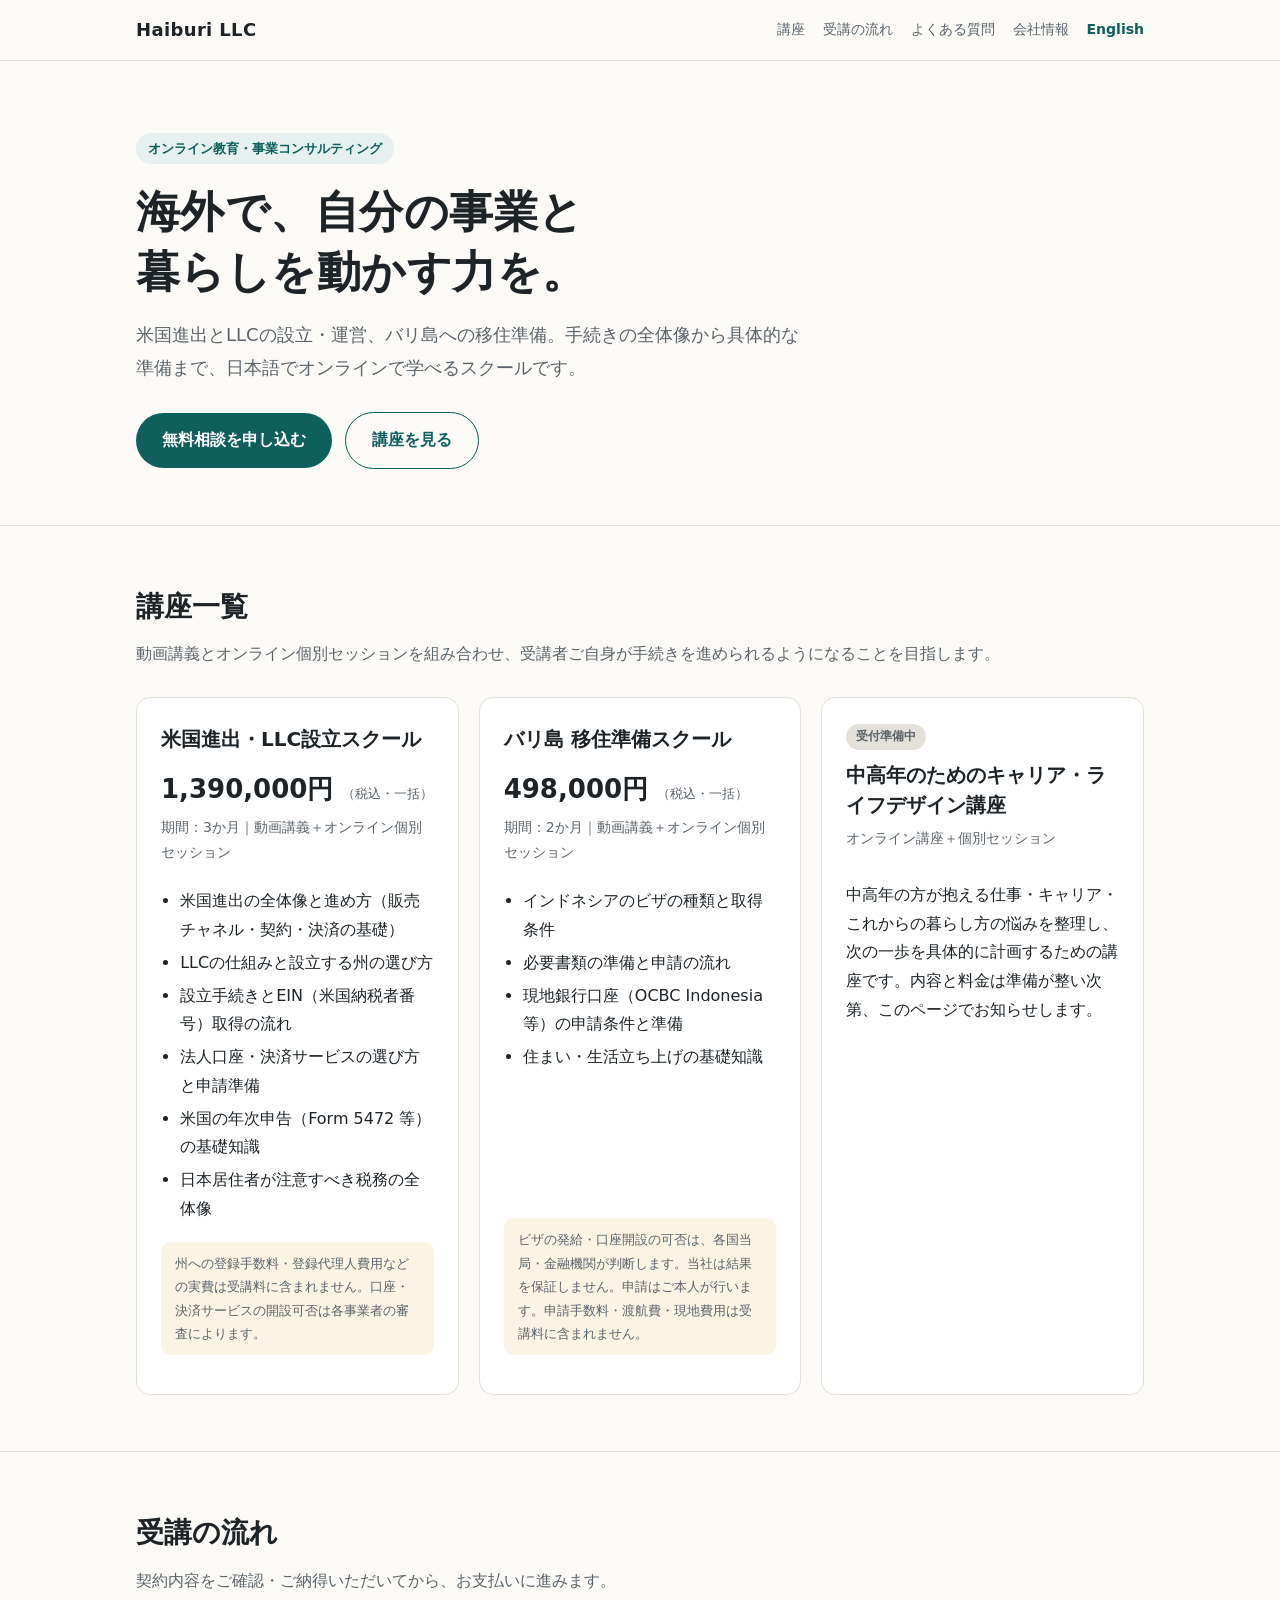
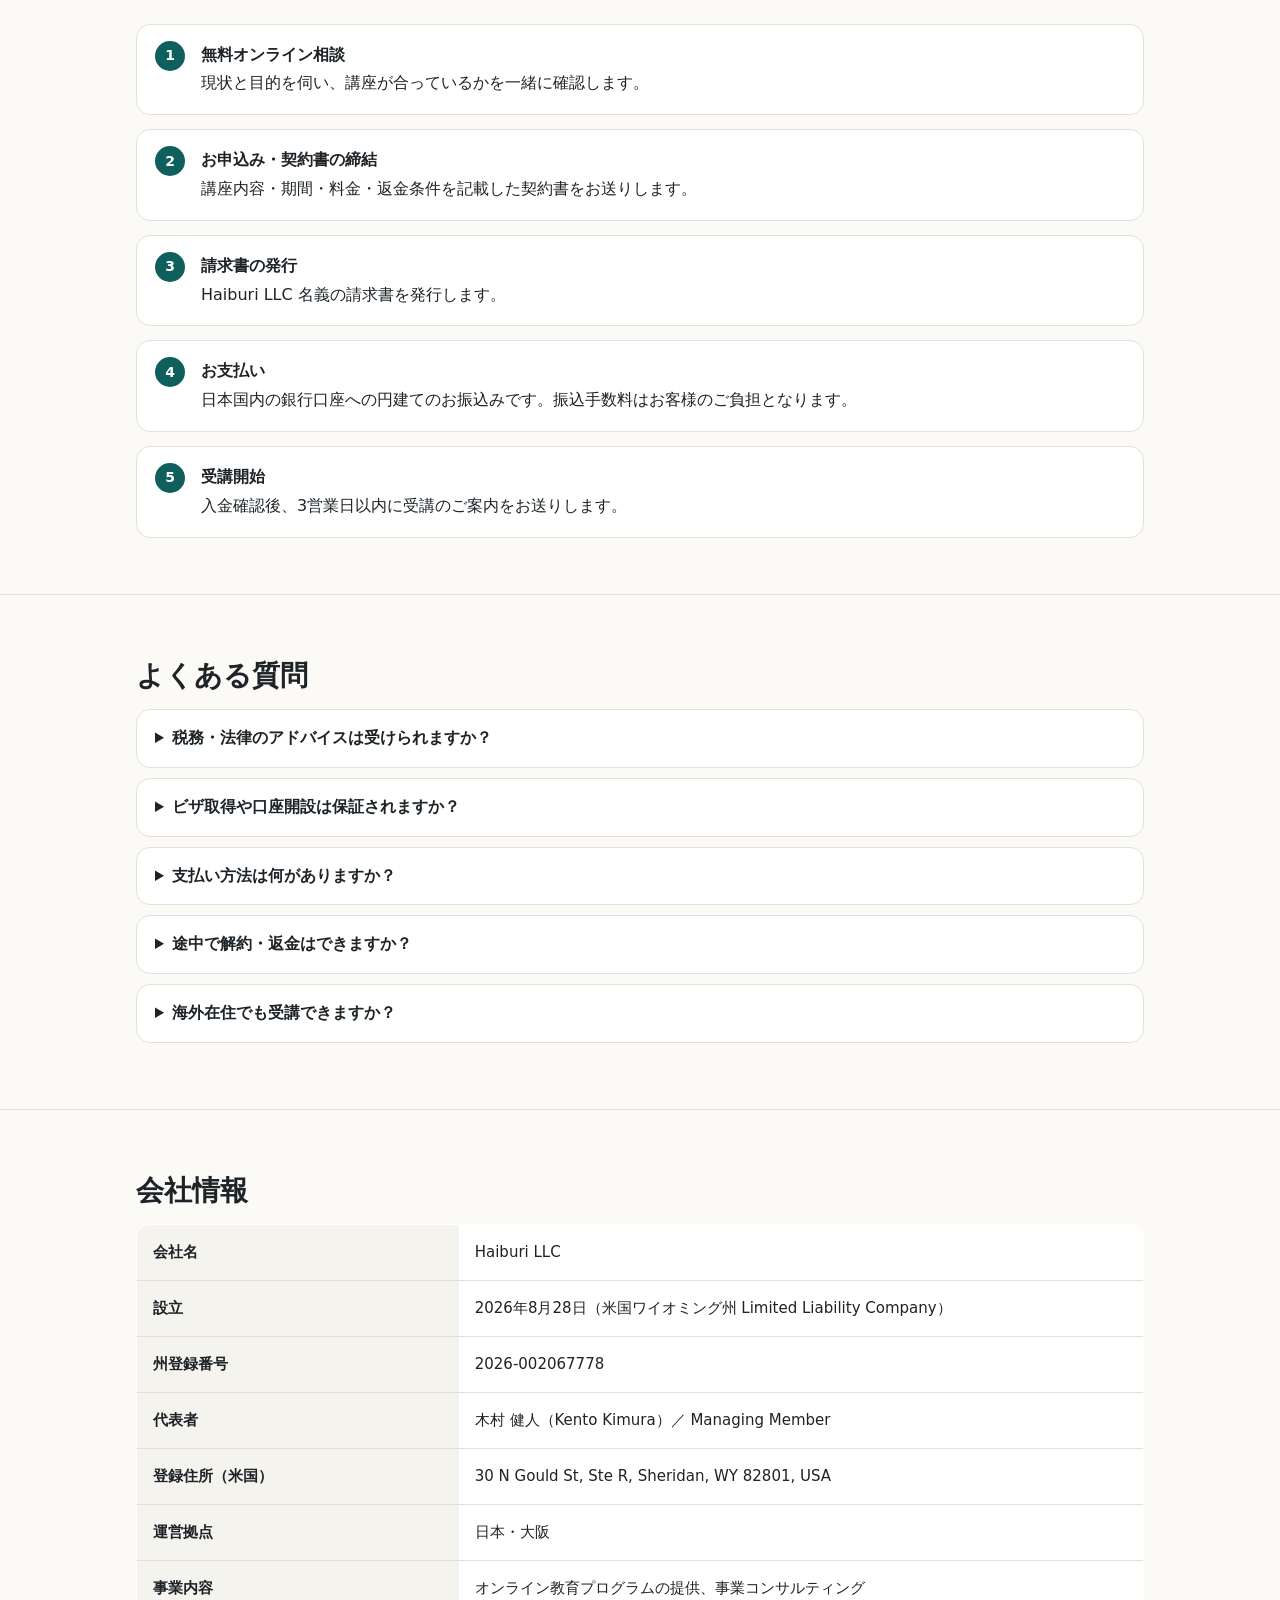
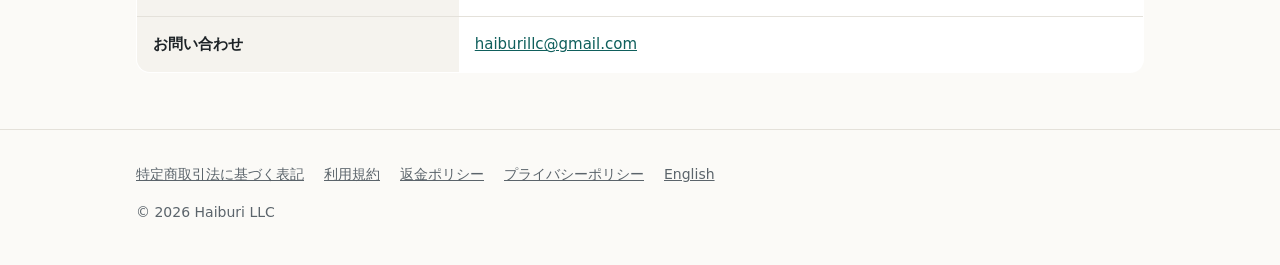
==== site/index.html @ 7ef82b73 "Add Haiburi LLC website with Japanese/English pages and legal notices Static site for bank and payme" ====
<!doctype html>
<html lang="ja">
<head>
  <meta charset="utf-8">
  <meta name="viewport" content="width=device-width, initial-scale=1">
  <title>Haiburi LLC｜米国LLC設立・バリ島移住準備のオンラインスクール</title>
  <meta name="description" content="Haiburi LLCは、米国LLCの設立・運営方法や、バリ島への移住準備（ビザ・現地銀行口座の申請準備）を日本語で学べるオンラインスクールです。">
  <link rel="stylesheet" href="assets/style.css">
</head>
<body>

<header class="site-header">
  <div class="wrap">
    <a class="brand" href="./">Haiburi LLC</a>
    <nav class="nav">
      <a href="#programs">講座</a>
      <a href="#flow">受講の流れ</a>
      <a href="#faq">よくある質問</a>
      <a href="#company">会社情報</a>
      <a class="lang" href="en/">English</a>
    </nav>
  </div>
</header>

<main>
  <div class="hero">
    <div class="wrap">
      <span class="eyebrow">オンライン教育・事業コンサルティング</span>
      <h1>海外で、自分の事業と<br>暮らしを動かす力を。</h1>
      <p class="lead">米国進出とLLCの設立・運営、バリ島への移住準備。手続きの全体像から具体的な準備まで、日本語でオンラインで学べるスクールです。</p>
      <a class="btn" href="mailto:haiburillc@gmail.com?subject=%E7%84%A1%E6%96%99%E7%9B%B8%E8%AB%87%E3%81%AE%E7%94%B3%E8%BE%BC%E3%81%BF">無料相談を申し込む</a>
      <a class="btn ghost" href="#programs">講座を見る</a>
    </div>
  </div>

  <section id="programs">
    <div class="wrap">
      <h2>講座一覧</h2>
      <p class="section-lead">動画講義とオンライン個別セッションを組み合わせ、受講者ご自身が手続きを進められるようになることを目指します。</p>

      <div class="grid">
        <article class="card">
          <h3>米国進出・LLC設立スクール</h3>
          <p class="price">1,390,000円 <small>（税込・一括）</small></p>
          <p class="meta">期間：3か月｜動画講義＋オンライン個別セッション</p>
          <ul>
            <li>米国進出の全体像と進め方（販売チャネル・契約・決済の基礎）</li>
            <li>LLCの仕組みと設立する州の選び方</li>
            <li>設立手続きとEIN（米国納税者番号）取得の流れ</li>
            <li>法人口座・決済サービスの選び方と申請準備</li>
            <li>米国の年次申告（Form 5472 等）の基礎知識</li>
            <li>日本居住者が注意すべき税務の全体像</li>
          </ul>
          <p class="note">州への登録手数料・登録代理人費用などの実費は受講料に含まれません。口座・決済サービスの開設可否は各事業者の審査によります。</p>
        </article>

        <article class="card">
          <h3>バリ島 移住準備スクール</h3>
          <p class="price">498,000円 <small>（税込・一括）</small></p>
          <p class="meta">期間：2か月｜動画講義＋オンライン個別セッション</p>
          <ul>
            <li>インドネシアのビザの種類と取得条件</li>
            <li>必要書類の準備と申請の流れ</li>
            <li>現地銀行口座（OCBC Indonesia 等）の申請条件と準備</li>
            <li>住まい・生活立ち上げの基礎知識</li>
          </ul>
          <p class="note">ビザの発給・口座開設の可否は、各国当局・金融機関が判断します。当社は結果を保証しません。申請はご本人が行います。申請手数料・渡航費・現地費用は受講料に含まれません。</p>
        </article>

        <article class="card">
          <span class="badge">受付準備中</span>
          <h3>中高年のためのキャリア・ライフデザイン講座</h3>
          <p class="meta">オンライン講座＋個別セッション</p>
          <p>中高年の方が抱える仕事・キャリア・これからの暮らし方の悩みを整理し、次の一歩を具体的に計画するための講座です。内容と料金は準備が整い次第、このページでお知らせします。</p>
        </article>
      </div>
    </div>
  </section>

  <section id="flow">
    <div class="wrap">
      <h2>受講の流れ</h2>
      <p class="section-lead">契約内容をご確認・ご納得いただいてから、お支払いに進みます。</p>
      <ol class="steps">
        <li><strong>無料オンライン相談</strong>現状と目的を伺い、講座が合っているかを一緒に確認します。</li>
        <li><strong>お申込み・契約書の締結</strong>講座内容・期間・料金・返金条件を記載した契約書をお送りします。</li>
        <li><strong>請求書の発行</strong>Haiburi LLC 名義の請求書を発行します。</li>
        <li><strong>お支払い</strong>日本国内の銀行口座への円建てのお振込みです。振込手数料はお客様のご負担となります。</li>
        <li><strong>受講開始</strong>入金確認後、3営業日以内に受講のご案内をお送りします。</li>
      </ol>
    </div>
  </section>

  <section id="faq">
    <div class="wrap">
      <h2>よくある質問</h2>
      <details>
        <summary>税務・法律のアドバイスは受けられますか？</summary>
        <p>当スクールは一般的な情報提供と教育を目的としています。個別の税務申告や法律判断が必要な場合は、税理士・弁護士などの専門家へのご相談をおすすめします。</p>
      </details>
      <details>
        <summary>ビザ取得や口座開設は保証されますか？</summary>
        <p>保証はできません。審査・判断は各国の当局や金融機関が行います。当スクールは、条件の理解と申請準備を進めるための知識とサポートを提供します。</p>
      </details>
      <details>
        <summary>支払い方法は何がありますか？</summary>
        <p>日本国内の銀行口座への円建ての銀行振込です。請求書に振込先を記載してお送りします。</p>
      </details>
      <details>
        <summary>途中で解約・返金はできますか？</summary>
        <p>可能です。条件は<a href="refund.html">返金ポリシー</a>をご確認ください。</p>
      </details>
      <details>
        <summary>海外在住でも受講できますか？</summary>
        <p>すべてオンラインで実施するため、どこからでも受講いただけます。講座は日本語で行います。</p>
      </details>
    </div>
  </section>

  <section id="company">
    <div class="wrap">
      <h2>会社情報</h2>
      <div class="table-wrap">
        <table class="info">
          <tr><th>会社名</th><td>Haiburi LLC</td></tr>
          <tr><th>設立</th><td>2026年8月28日（米国ワイオミング州 Limited Liability Company）</td></tr>
          <tr><th>州登録番号</th><td>2026-002067778</td></tr>
          <tr><th>代表者</th><td>木村 健人（Kento Kimura）／ Managing Member</td></tr>
          <tr><th>登録住所（米国）</th><td>30 N Gould St, Ste R, Sheridan, WY 82801, USA</td></tr>
          <tr><th>運営拠点</th><td>日本・大阪</td></tr>
          <tr><th>事業内容</th><td>オンライン教育プログラムの提供、事業コンサルティング</td></tr>
          <tr><th>お問い合わせ</th><td><a href="mailto:haiburillc@gmail.com">haiburillc@gmail.com</a></td></tr>
        </table>
      </div>
    </div>
  </section>
</main>

<footer class="site-footer">
  <div class="wrap">
    <div class="footer-links">
      <a href="tokushoho.html">特定商取引法に基づく表記</a>
      <a href="terms.html">利用規約</a>
      <a href="refund.html">返金ポリシー</a>
      <a href="privacy.html">プライバシーポリシー</a>
      <a href="en/">English</a>
    </div>
    <div>© 2026 Haiburi LLC</div>
  </div>
</footer>

</body>
</html>
---- site/assets/style.css ----
:root {
  --bg: #fbfaf7;
  --surface: #ffffff;
  --ink: #1d2327;
  --muted: #5b646b;
  --line: #e4e1da;
  --accent: #0f5f5c;
  --accent-ink: #ffffff;
  --accent-soft: #e6f0ef;
  --warn-soft: #fbf3e4;
  --radius: 14px;
  --max: 1040px;
}

* { box-sizing: border-box; }

html { scroll-behavior: smooth; }

body {
  margin: 0;
  background: var(--bg);
  color: var(--ink);
  font-family: "Noto Sans JP", "Hiragino Sans", "Hiragino Kaku Gothic ProN", "Yu Gothic", system-ui, -apple-system, "Segoe UI", sans-serif;
  font-size: 16px;
  line-height: 1.8;
  -webkit-font-smoothing: antialiased;
}

a { color: var(--accent); }

img { max-width: 100%; }

.wrap {
  width: 100%;
  max-width: var(--max);
  margin: 0 auto;
  padding: 0 16px;
}

/* Header */
.site-header {
  position: sticky;
  top: 0;
  z-index: 10;
  background: rgba(251, 250, 247, 0.94);
  backdrop-filter: blur(8px);
  border-bottom: 1px solid var(--line);
}

.site-header .wrap {
  display: flex;
  align-items: center;
  justify-content: space-between;
  gap: 16px;
  min-height: 60px;
}

.brand {
  font-weight: 700;
  font-size: 18px;
  letter-spacing: 0.02em;
  color: var(--ink);
  text-decoration: none;
  white-space: nowrap;
}

.nav {
  display: flex;
  gap: 18px;
  flex-wrap: wrap;
  justify-content: flex-end;
  font-size: 14px;
}

.nav a { color: var(--muted); text-decoration: none; }
.nav a:hover { color: var(--ink); }
.nav .lang { color: var(--accent); font-weight: 600; }

@media (max-width: 720px) {
  .nav a:not(.lang) { display: none; }
}

/* Hero */
.hero { padding: 72px 0 56px; }

.eyebrow {
  display: inline-block;
  font-size: 13px;
  font-weight: 600;
  color: var(--accent);
  background: var(--accent-soft);
  padding: 4px 12px;
  border-radius: 999px;
  margin-bottom: 18px;
}

.hero h1 {
  font-size: clamp(28px, 5vw, 44px);
  line-height: 1.35;
  margin: 0 0 18px;
  letter-spacing: 0.01em;
}

.hero p.lead {
  font-size: clamp(16px, 2.2vw, 18px);
  color: var(--muted);
  max-width: 680px;
  margin: 0 0 28px;
}

.btn {
  display: inline-block;
  background: var(--accent);
  color: var(--accent-ink);
  text-decoration: none;
  font-weight: 600;
  padding: 13px 26px;
  border-radius: 999px;
}

.btn:hover { opacity: 0.9; }

.btn.ghost {
  background: transparent;
  color: var(--accent);
  border: 1.5px solid var(--accent);
  margin-left: 8px;
}

@media (max-width: 480px) {
  .btn { display: block; text-align: center; }
  .btn.ghost { margin: 10px 0 0; }
}

/* Sections */
section { padding: 56px 0; border-top: 1px solid var(--line); }

h2 {
  font-size: clamp(22px, 3.4vw, 28px);
  margin: 0 0 8px;
}

.section-lead { color: var(--muted); margin: 0 0 28px; }

.grid {
  display: grid;
  grid-template-columns: repeat(auto-fit, minmax(290px, 1fr));
  gap: 20px;
}

.card {
  background: var(--surface);
  border: 1px solid var(--line);
  border-radius: var(--radius);
  padding: 26px 24px;
  display: flex;
  flex-direction: column;
}

.card h3 { margin: 0 0 6px; font-size: 20px; line-height: 1.5; }

.price {
  font-size: 26px;
  font-weight: 700;
  margin: 6px 0 2px;
}

.price small { font-size: 13px; font-weight: 400; color: var(--muted); }

.meta { font-size: 14px; color: var(--muted); margin: 0 0 14px; }

.card ul { padding-left: 1.2em; margin: 8px 0 14px; }
.card li { margin-bottom: 4px; }

.note {
  font-size: 13px;
  color: var(--muted);
  background: var(--warn-soft);
  border-radius: 10px;
  padding: 10px 14px;
  margin-top: auto;
}

.badge {
  display: inline-block;
  font-size: 12px;
  font-weight: 600;
  background: var(--line);
  color: var(--muted);
  padding: 2px 10px;
  border-radius: 999px;
  margin-bottom: 10px;
  align-self: flex-start;
}

/* Steps */
.steps {
  list-style: none;
  padding: 0;
  margin: 0;
  display: grid;
  gap: 14px;
  counter-reset: step;
}

.steps li {
  counter-increment: step;
  background: var(--surface);
  border: 1px solid var(--line);
  border-radius: var(--radius);
  padding: 16px 18px 16px 64px;
  position: relative;
}

.steps li::before {
  content: counter(step);
  position: absolute;
  left: 18px;
  top: 16px;
  width: 30px;
  height: 30px;
  border-radius: 50%;
  background: var(--accent);
  color: var(--accent-ink);
  font-weight: 700;
  display: grid;
  place-items: center;
  font-size: 14px;
}

.steps strong { display: block; }

/* FAQ */
details {
  background: var(--surface);
  border: 1px solid var(--line);
  border-radius: var(--radius);
  padding: 14px 18px;
  margin-bottom: 10px;
}

summary { cursor: pointer; font-weight: 600; }
details p { margin: 10px 0 0; color: var(--muted); }

/* Tables */
.table-wrap { overflow-x: auto; }

table.info {
  width: 100%;
  border-collapse: collapse;
  background: var(--surface);
  border: 1px solid var(--line);
  border-radius: var(--radius);
  overflow: hidden;
}

table.info th,
table.info td {
  text-align: left;
  vertical-align: top;
  padding: 14px 16px;
  border-bottom: 1px solid var(--line);
  font-size: 15px;
}

table.info th {
  width: 32%;
  background: #f5f3ee;
  font-weight: 600;
}

table.info tr:last-child th,
table.info tr:last-child td { border-bottom: 0; }

@media (max-width: 600px) {
  table.info th, table.info td { display: block; width: 100%; }
  table.info th { border-bottom: 0; padding-bottom: 4px; }
}

/* Legal pages */
.doc { padding: 48px 0 64px; }
.doc h1 { font-size: clamp(24px, 4vw, 32px); margin: 0 0 6px; }
.doc .updated { color: var(--muted); font-size: 14px; margin: 0 0 32px; }
.doc h2 { font-size: 20px; margin: 32px 0 8px; }
.doc h3 { font-size: 17px; margin: 22px 0 6px; }
.doc ol, .doc ul { padding-left: 1.4em; }
.doc hr { border: 0; border-top: 1px solid var(--line); margin: 48px 0; }

/* Footer */
.site-footer {
  border-top: 1px solid var(--line);
  padding: 32px 0 40px;
  font-size: 14px;
  color: var(--muted);
}

.footer-links {
  display: flex;
  flex-wrap: wrap;
  gap: 8px 20px;
  margin-bottom: 12px;
}

.footer-links a { color: var(--muted); }
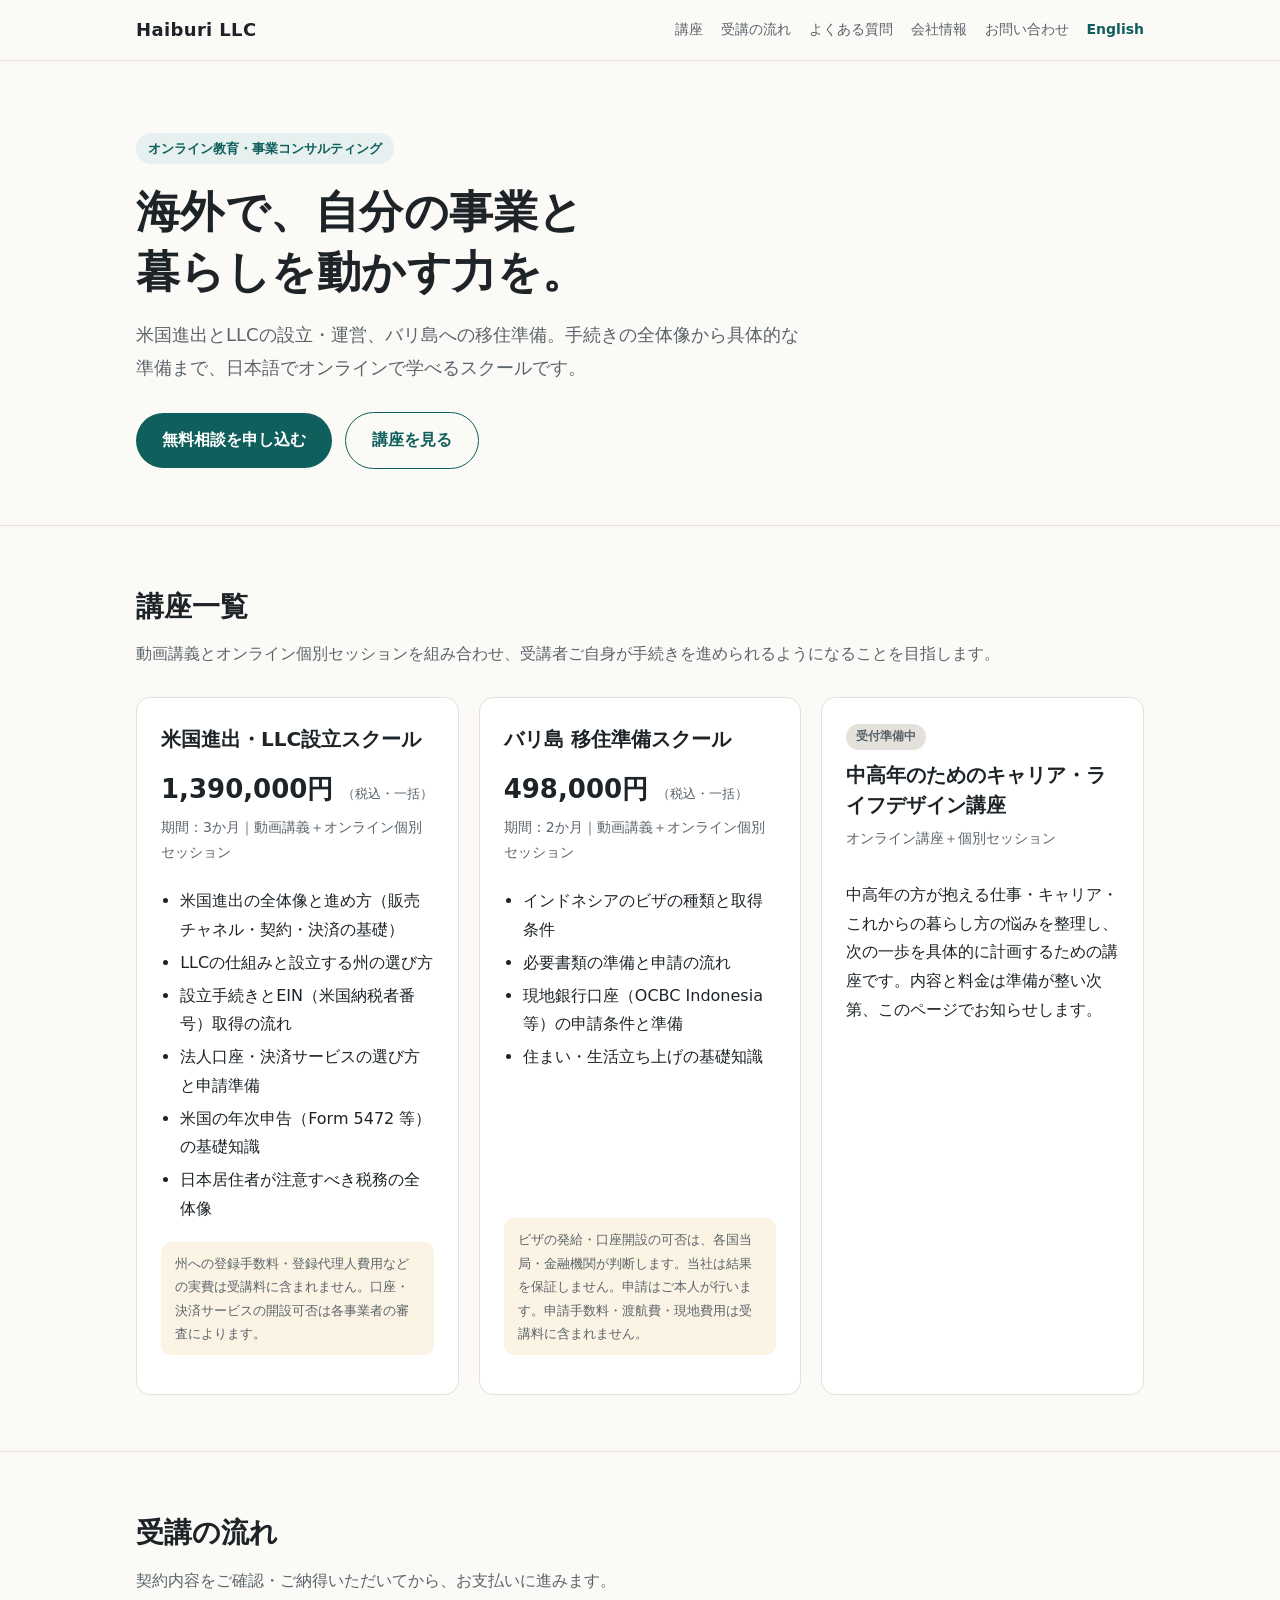
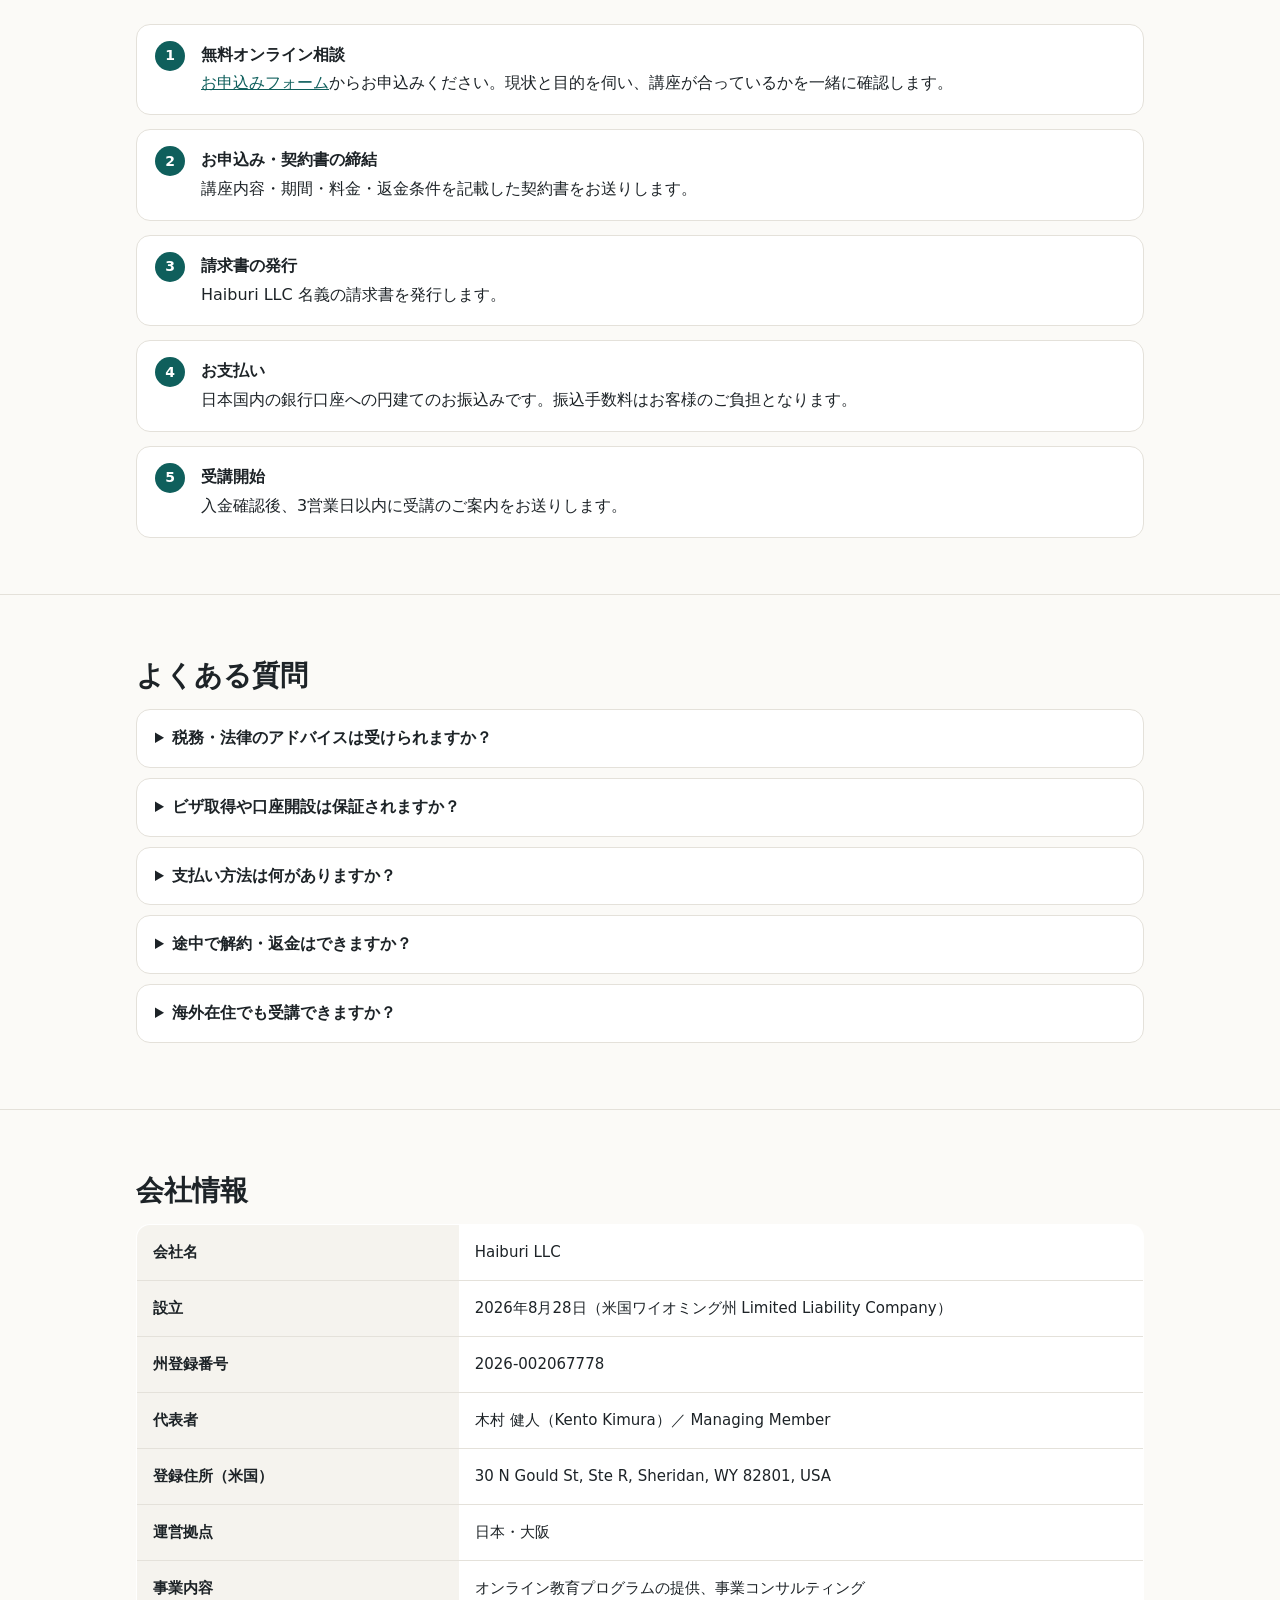
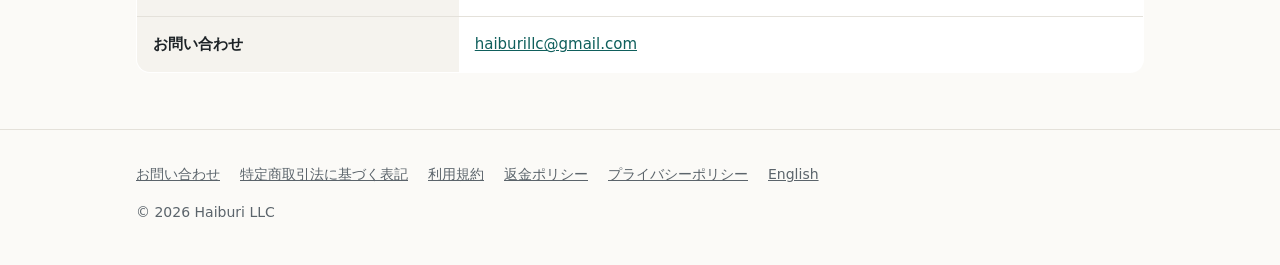
==== commit 53ffdb35: "Add consultation request form and thank-you page Replaces the mailto button with an on-site form del" ====
--- a/site/index.html
+++ b/site/index.html
@@ -5,7 +5,7 @@
   <meta name="viewport" content="width=device-width, initial-scale=1">
   <title>Haiburi LLC｜米国LLC設立・バリ島移住準備のオンラインスクール</title>
   <meta name="description" content="Haiburi LLCは、米国LLCの設立・運営方法や、バリ島への移住準備（ビザ・現地銀行口座の申請準備）を日本語で学べるオンラインスクールです。">
-  <link rel="stylesheet" href="assets/style.css">
+  <link rel="stylesheet" href="style.css">
 </head>
 <body>
 
@@ -17,7 +17,8 @@
       <a href="#flow">受講の流れ</a>
       <a href="#faq">よくある質問</a>
       <a href="#company">会社情報</a>
-      <a class="lang" href="en/">English</a>
+      <a href="contact.html">お問い合わせ</a>
+      <a class="lang" href="en.html">English</a>
     </nav>
   </div>
 </header>
@@ -28,7 +29,7 @@
       <span class="eyebrow">オンライン教育・事業コンサルティング</span>
       <h1>海外で、自分の事業と<br>暮らしを動かす力を。</h1>
       <p class="lead">米国進出とLLCの設立・運営、バリ島への移住準備。手続きの全体像から具体的な準備まで、日本語でオンラインで学べるスクールです。</p>
-      <a class="btn" href="mailto:haiburillc@gmail.com?subject=%E7%84%A1%E6%96%99%E7%9B%B8%E8%AB%87%E3%81%AE%E7%94%B3%E8%BE%BC%E3%81%BF">無料相談を申し込む</a>
+      <a class="btn" href="contact.html">無料相談を申し込む</a>
       <a class="btn ghost" href="#programs">講座を見る</a>
     </div>
   </div>
@@ -82,7 +83,7 @@
       <h2>受講の流れ</h2>
       <p class="section-lead">契約内容をご確認・ご納得いただいてから、お支払いに進みます。</p>
       <ol class="steps">
-        <li><strong>無料オンライン相談</strong>現状と目的を伺い、講座が合っているかを一緒に確認します。</li>
+        <li><strong>無料オンライン相談</strong><a href="contact.html">お申込みフォーム</a>からお申込みください。現状と目的を伺い、講座が合っているかを一緒に確認します。</li>
         <li><strong>お申込み・契約書の締結</strong>講座内容・期間・料金・返金条件を記載した契約書をお送りします。</li>
         <li><strong>請求書の発行</strong>Haiburi LLC 名義の請求書を発行します。</li>
         <li><strong>お支払い</strong>日本国内の銀行口座への円建てのお振込みです。振込手数料はお客様のご負担となります。</li>
@@ -139,11 +140,12 @@
 <footer class="site-footer">
   <div class="wrap">
     <div class="footer-links">
+      <a href="contact.html">お問い合わせ</a>
       <a href="tokushoho.html">特定商取引法に基づく表記</a>
       <a href="terms.html">利用規約</a>
       <a href="refund.html">返金ポリシー</a>
       <a href="privacy.html">プライバシーポリシー</a>
-      <a href="en/">English</a>
+      <a href="en.html">English</a>
     </div>
     <div>© 2026 Haiburi LLC</div>
   </div>
--- a/site/style.css
+++ b/site/style.css
@@ -0,0 +1,363 @@
+:root {
+  --bg: #fbfaf7;
+  --surface: #ffffff;
+  --ink: #1d2327;
+  --muted: #5b646b;
+  --line: #e4e1da;
+  --accent: #0f5f5c;
+  --accent-ink: #ffffff;
+  --accent-soft: #e6f0ef;
+  --warn-soft: #fbf3e4;
+  --radius: 14px;
+  --max: 1040px;
+}
+
+* { box-sizing: border-box; }
+
+html { scroll-behavior: smooth; }
+
+body {
+  margin: 0;
+  background: var(--bg);
+  color: var(--ink);
+  font-family: "Noto Sans JP", "Hiragino Sans", "Hiragino Kaku Gothic ProN", "Yu Gothic", system-ui, -apple-system, "Segoe UI", sans-serif;
+  font-size: 16px;
+  line-height: 1.8;
+  -webkit-font-smoothing: antialiased;
+}
+
+a { color: var(--accent); }
+
+img { max-width: 100%; }
+
+.wrap {
+  width: 100%;
+  max-width: var(--max);
+  margin: 0 auto;
+  padding: 0 16px;
+}
+
+/* Header */
+.site-header {
+  position: sticky;
+  top: 0;
+  z-index: 10;
+  background: rgba(251, 250, 247, 0.94);
+  backdrop-filter: blur(8px);
+  border-bottom: 1px solid var(--line);
+}
+
+.site-header .wrap {
+  display: flex;
+  align-items: center;
+  justify-content: space-between;
+  gap: 16px;
+  min-height: 60px;
+}
+
+.brand {
+  font-weight: 700;
+  font-size: 18px;
+  letter-spacing: 0.02em;
+  color: var(--ink);
+  text-decoration: none;
+  white-space: nowrap;
+}
+
+.nav {
+  display: flex;
+  gap: 18px;
+  flex-wrap: wrap;
+  justify-content: flex-end;
+  font-size: 14px;
+}
+
+.nav a { color: var(--muted); text-decoration: none; }
+.nav a:hover { color: var(--ink); }
+.nav .lang { color: var(--accent); font-weight: 600; }
+
+@media (max-width: 720px) {
+  .nav a:not(.lang) { display: none; }
+}
+
+/* Hero */
+.hero { padding: 72px 0 56px; }
+
+.eyebrow {
+  display: inline-block;
+  font-size: 13px;
+  font-weight: 600;
+  color: var(--accent);
+  background: var(--accent-soft);
+  padding: 4px 12px;
+  border-radius: 999px;
+  margin-bottom: 18px;
+}
+
+.hero h1 {
+  font-size: clamp(28px, 5vw, 44px);
+  line-height: 1.35;
+  margin: 0 0 18px;
+  letter-spacing: 0.01em;
+}
+
+.hero p.lead {
+  font-size: clamp(16px, 2.2vw, 18px);
+  color: var(--muted);
+  max-width: 680px;
+  margin: 0 0 28px;
+}
+
+.btn {
+  display: inline-block;
+  background: var(--accent);
+  color: var(--accent-ink);
+  text-decoration: none;
+  font-weight: 600;
+  padding: 13px 26px;
+  border-radius: 999px;
+}
+
+.btn:hover { opacity: 0.9; }
+
+.btn.ghost {
+  background: transparent;
+  color: var(--accent);
+  border: 1.5px solid var(--accent);
+  margin-left: 8px;
+}
+
+@media (max-width: 480px) {
+  .btn { display: block; text-align: center; }
+  .btn.ghost { margin: 10px 0 0; }
+}
+
+/* Sections */
+section { padding: 56px 0; border-top: 1px solid var(--line); }
+
+h2 {
+  font-size: clamp(22px, 3.4vw, 28px);
+  margin: 0 0 8px;
+}
+
+.section-lead { color: var(--muted); margin: 0 0 28px; }
+
+.grid {
+  display: grid;
+  grid-template-columns: repeat(auto-fit, minmax(290px, 1fr));
+  gap: 20px;
+}
+
+.card {
+  background: var(--surface);
+  border: 1px solid var(--line);
+  border-radius: var(--radius);
+  padding: 26px 24px;
+  display: flex;
+  flex-direction: column;
+}
+
+.card h3 { margin: 0 0 6px; font-size: 20px; line-height: 1.5; }
+
+.price {
+  font-size: 26px;
+  font-weight: 700;
+  margin: 6px 0 2px;
+}
+
+.price small { font-size: 13px; font-weight: 400; color: var(--muted); }
+
+.meta { font-size: 14px; color: var(--muted); margin: 0 0 14px; }
+
+.card ul { padding-left: 1.2em; margin: 8px 0 14px; }
+.card li { margin-bottom: 4px; }
+
+.note {
+  font-size: 13px;
+  color: var(--muted);
+  background: var(--warn-soft);
+  border-radius: 10px;
+  padding: 10px 14px;
+  margin-top: auto;
+}
+
+.badge {
+  display: inline-block;
+  font-size: 12px;
+  font-weight: 600;
+  background: var(--line);
+  color: var(--muted);
+  padding: 2px 10px;
+  border-radius: 999px;
+  margin-bottom: 10px;
+  align-self: flex-start;
+}
+
+/* Steps */
+.steps {
+  list-style: none;
+  padding: 0;
+  margin: 0;
+  display: grid;
+  gap: 14px;
+  counter-reset: step;
+}
+
+.steps li {
+  counter-increment: step;
+  background: var(--surface);
+  border: 1px solid var(--line);
+  border-radius: var(--radius);
+  padding: 16px 18px 16px 64px;
+  position: relative;
+}
+
+.steps li::before {
+  content: counter(step);
+  position: absolute;
+  left: 18px;
+  top: 16px;
+  width: 30px;
+  height: 30px;
+  border-radius: 50%;
+  background: var(--accent);
+  color: var(--accent-ink);
+  font-weight: 700;
+  display: grid;
+  place-items: center;
+  font-size: 14px;
+}
+
+.steps strong { display: block; }
+
+/* FAQ */
+details {
+  background: var(--surface);
+  border: 1px solid var(--line);
+  border-radius: var(--radius);
+  padding: 14px 18px;
+  margin-bottom: 10px;
+}
+
+summary { cursor: pointer; font-weight: 600; }
+details p { margin: 10px 0 0; color: var(--muted); }
+
+/* Tables */
+.table-wrap { overflow-x: auto; }
+
+table.info {
+  width: 100%;
+  border-collapse: collapse;
+  background: var(--surface);
+  border: 1px solid var(--line);
+  border-radius: var(--radius);
+  overflow: hidden;
+}
+
+table.info th,
+table.info td {
+  text-align: left;
+  vertical-align: top;
+  padding: 14px 16px;
+  border-bottom: 1px solid var(--line);
+  font-size: 15px;
+}
+
+table.info th {
+  width: 32%;
+  background: #f5f3ee;
+  font-weight: 600;
+}
+
+table.info tr:last-child th,
+table.info tr:last-child td { border-bottom: 0; }
+
+@media (max-width: 600px) {
+  table.info th, table.info td { display: block; width: 100%; }
+  table.info th { border-bottom: 0; padding-bottom: 4px; }
+}
+
+/* Legal pages */
+.doc { padding: 48px 0 64px; }
+.doc h1 { font-size: clamp(24px, 4vw, 32px); margin: 0 0 6px; }
+.doc .updated { color: var(--muted); font-size: 14px; margin: 0 0 32px; }
+.doc h2 { font-size: 20px; margin: 32px 0 8px; }
+.doc h3 { font-size: 17px; margin: 22px 0 6px; }
+.doc ol, .doc ul { padding-left: 1.4em; }
+.doc hr { border: 0; border-top: 1px solid var(--line); margin: 48px 0; }
+
+/* Footer */
+.site-footer {
+  border-top: 1px solid var(--line);
+  padding: 32px 0 40px;
+  font-size: 14px;
+  color: var(--muted);
+}
+
+.footer-links {
+  display: flex;
+  flex-wrap: wrap;
+  gap: 8px 20px;
+  margin-bottom: 12px;
+}
+
+.footer-links a { color: var(--muted); }
+
+/* Contact form */
+.narrow { max-width: 640px; }
+
+.form { display: grid; gap: 18px; margin-top: 8px; }
+
+.field { display: grid; gap: 6px; }
+
+.field span { font-weight: 600; font-size: 15px; }
+
+.field em,
+.field small {
+  font-style: normal;
+  font-size: 12px;
+  font-weight: 600;
+  padding: 1px 8px;
+  border-radius: 999px;
+  margin-left: 6px;
+  vertical-align: 1px;
+}
+
+.field em { background: var(--accent); color: var(--accent-ink); }
+.field small { background: var(--line); color: var(--muted); }
+
+.field input,
+.field select,
+.field textarea {
+  width: 100%;
+  font: inherit;
+  font-size: 16px;
+  color: var(--ink);
+  background: var(--surface);
+  border: 1px solid #cfcac0;
+  border-radius: 10px;
+  padding: 12px 14px;
+}
+
+.field textarea { resize: vertical; }
+
+.field input:focus,
+.field select:focus,
+.field textarea:focus {
+  outline: 2px solid var(--accent);
+  outline-offset: 1px;
+  border-color: var(--accent);
+}
+
+.check { display: flex; gap: 10px; align-items: flex-start; font-size: 15px; }
+.check input { width: 18px; height: 18px; margin-top: 5px; accent-color: var(--accent); }
+
+.form .btn { border: 0; cursor: pointer; font-size: 16px; justify-self: start; }
+
+.form-note { font-size: 13px; color: var(--muted); margin: 0; }
+
+.hp { position: absolute; left: -9999px; width: 1px; height: 1px; opacity: 0; }
+
+@media (max-width: 480px) {
+  .form .btn { justify-self: stretch; }
+}
